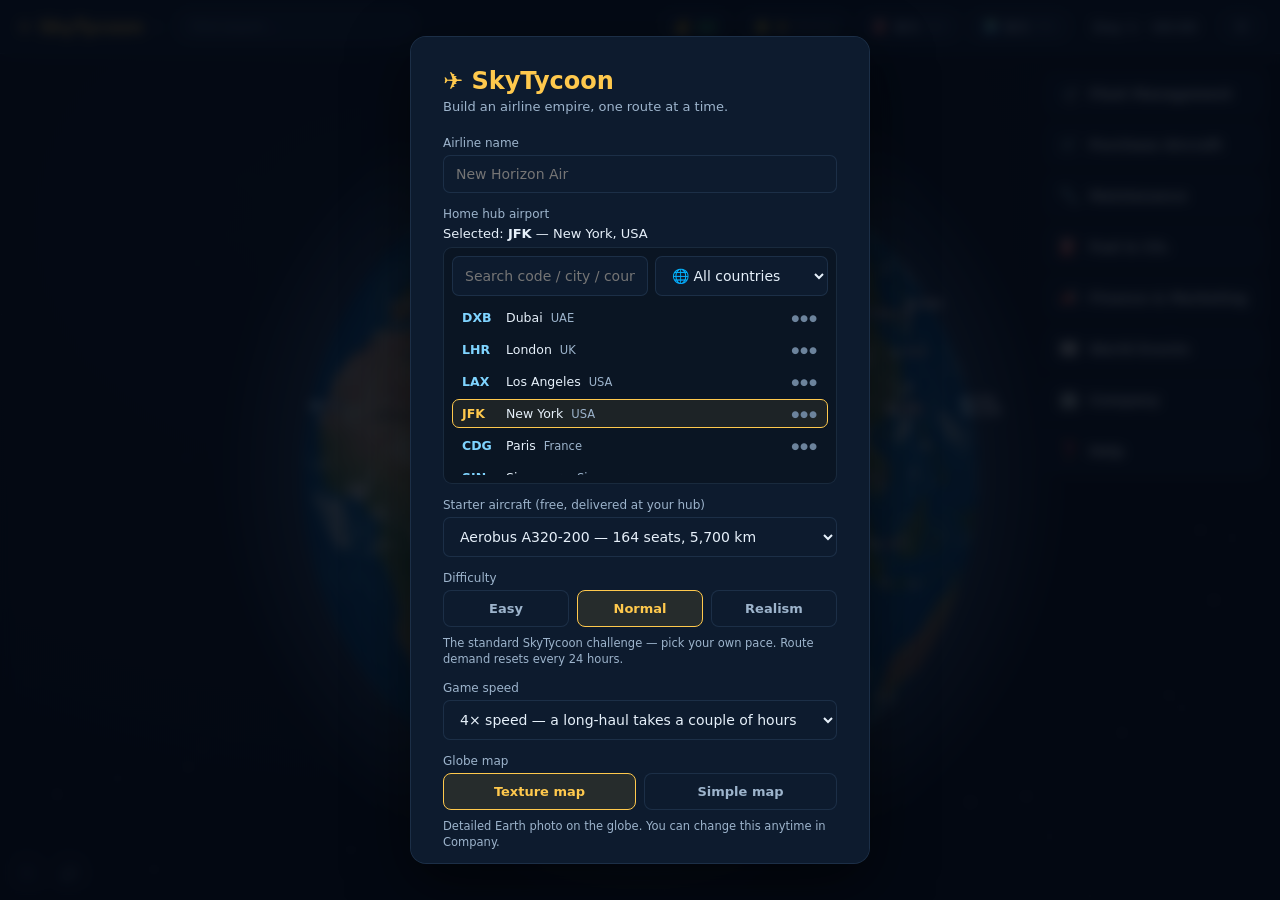
==== index.html @ e862ac11 "Initial commit of SkyTycoon airline manager. Browser airline sim with globe map, fleet/routes, and m" ====
<!DOCTYPE html>
<html lang="en">
<head>
  <meta charset="UTF-8">
  <meta name="viewport" content="width=device-width, initial-scale=1, viewport-fit=cover, maximum-scale=1">
  <meta name="apple-mobile-web-app-capable" content="yes">
  <meta name="mobile-web-app-capable" content="yes">
  <meta name="theme-color" content="#060d1a">
  <title>SkyTycoon — Airline Manager</title>
  <link rel="icon" href="data:image/svg+xml,<svg xmlns='http://www.w3.org/2000/svg' viewBox='0 0 100 100'><text y='.9em' font-size='90'>✈️</text></svg>">
  <link rel="stylesheet" href="css/style.css">
</head>
<body>

  <header id="topbar">
    <div class="brand">✈ SkyTycoon<span class="airline-name" id="tb-airline"></span></div>
    <div class="tb-ap-search" id="tb-ap-search">
      <input id="tb-ap-q" type="search" placeholder="Find airport…" autocomplete="off"
        oninput="tbApSearch(this.value)" onfocus="tbApSearch(this.value)"
        onkeydown="tbApKey(event)">
      <div class="tb-ap-drop hidden" id="tb-ap-drop"></div>
    </div>
    <div class="tb-stats">
      <div class="pill pill-cash"><span class="ico">💰</span><b id="tb-cash">$0</b></div>
      <div class="pill pill-points"><span class="ico">⭐</span><b id="tb-points">0</b><span class="sub" id="tb-level">Startup</span></div>
      <div class="pill pill-fuel"><span class="ico">⛽</span><b id="tb-fuel">0 t</b><span class="sub">fuel</span></div>
      <div class="pill pill-co2"><span class="ico">🌍</span><b id="tb-co2">0 t</b><span class="sub">CO₂</span></div>
      <div class="pill pill-clock"><b id="tb-clock">Day 1 · 08:00</b></div>
      <button class="pill pill-pausebtn" id="tb-pause" onclick="uiTogglePause()" title="Pause / resume">⏸</button>
    </div>
  </header>

  <main>
    <canvas id="globe"></canvas>

    <nav id="sidebar">
      <button data-panel="fleet" onclick="openPanel('fleet')"><span class="ico">🛫</span><span class="lbl">Fleet Management</span></button>
      <button data-panel="buy" onclick="openPanel('buy')"><span class="ico">🛒</span><span class="lbl">Purchase Aircraft</span></button>
      <button data-panel="maint" onclick="openPanel('maint')"><span class="ico">🔧</span><span class="lbl">Maintenance</span></button>
      <button data-panel="fuel" onclick="openPanel('fuel')"><span class="ico">⛽</span><span class="lbl">Fuel &amp; CO₂</span></button>
      <button data-panel="marketing" onclick="openPanel('marketing')"><span class="ico">📣</span><span class="lbl">Finance &amp; Marketing</span></button>
      <button data-panel="events" onclick="openPanel('events')"><span class="ico">📰</span><span class="lbl">World Events</span></button>
      <button data-panel="company" onclick="openPanel('company')"><span class="ico">🏢</span><span class="lbl">Company</span></button>
      <button data-panel="help" onclick="openPanel('help')"><span class="ico">❓</span><span class="lbl">Help</span></button>
    </nav>

    <section id="panel" class="hidden">
      <div id="panel-head">
        <h2 id="panel-title"></h2>
        <button class="close-x" onclick="closePanel()">×</button>
      </div>
      <div id="panel-body"></div>
    </section>

    <div id="airport-card" class="hidden"></div>
    <div id="plane-card" class="hidden"></div>
    <div id="route-card" class="hidden"></div>
    <div id="report-card" class="hidden"></div>
    <div id="pax-view" class="hidden" aria-hidden="true"></div>
    <div id="notifs"></div>

    <button id="sndbtn" title="Toggle sound" onclick="toggleMute()">🔊</button>
    <button id="devbtn" title="Developer tools" onclick="toggleDev()">🛠</button>
    <div id="devpanel" class="hidden"></div>
  </main>

  <div id="onboard" class="hidden">
    <div class="ob-box">
      <h1>✈ SkyTycoon</h1>
      <div class="tagline">Build an airline empire, one route at a time.</div>
      <label for="ob-name">Airline name</label>
      <input id="ob-name" type="text" maxlength="28" placeholder="New Horizon Air">
      <label>Home hub airport</label>
      <div id="ob-hub-box"></div>
      <label for="ob-starter">Starter aircraft (free, delivered at your hub)</label>
      <select id="ob-starter">
        <option value="a320" selected>Aerobus A320-200 — 164 seats, 5,700 km</option>
        <option value="b737">Boing 737-700 — 140 seats, 6,370 km</option>
      </select>
      <label>Difficulty</label>
      <div id="ob-diff" class="ob-diff"></div>
      <div id="ob-diff-note" class="ob-diff-note"></div>
      <div id="ob-speed-wrap">
        <label for="ob-speed">Game speed</label>
        <select id="ob-speed">
          <option value="real">Real time — flights take as long as real ones</option>
          <option value="fast" selected>4× speed — a long-haul takes a couple of hours</option>
          <option value="classic">Classic 120× — a day passes every 12 minutes</option>
        </select>
      </div>
      <label>Globe map</label>
      <div id="ob-map" class="ob-diff"></div>
      <div id="ob-map-note" class="ob-diff-note"></div>
      <button class="btn btn-gold" onclick="startGame()">Found airline — $100M starting capital</button>
      <div class="ob-start-note">Drag the globe to explore · pinch or scroll to zoom · tap airports for route info</div>
    </div>
  </div>

  <script src="js/data.js"></script>
  <script src="js/planeart.js"></script>
  <script src="js/liveryart.js"></script>
  <script src="assets/globe/earth-data.js"></script>
  <script src="js/globe.js"></script>
  <script src="js/game.js"></script>
  <script src="js/ui.js"></script>
  <script src="js/main.js"></script>
</body>
</html>
---- css/style.css ----
/* ============================================================
   SkyTycoon — styles
   ============================================================ */

* { margin: 0; padding: 0; box-sizing: border-box; }

:root {
  --bg: #060d1a;
  --panel: #0d1b2e;
  --panel-2: #12233b;
  --line: rgba(120, 170, 220, 0.14);
  --ink: #e6f0fa;
  --ink-2: #9db4cc;
  --ink-3: #6c839c;
  --gold: #ffc94d;
  --gold-dim: #b8860b;
  --ok: #4ade80;
  --warn: #f5a524;
  --bad: #f87171;
  --accent: #7fd4ff;
}

html, body {
  height: 100%;
  height: 100dvh;
  overflow: hidden;
  overscroll-behavior: none;
  background: var(--bg);
  color: var(--ink);
  font-family: "Segoe UI", system-ui, -apple-system, sans-serif;
  font-size: 14px;
  -webkit-text-size-adjust: 100%;
  text-size-adjust: 100%;
  -webkit-tap-highlight-color: transparent;
}

/* ---------- top bar ---------- */
#topbar {
  position: fixed;
  inset: 0 0 auto 0;
  height: 54px;
  display: flex;
  align-items: center;
  gap: 18px;
  padding: 0 18px;
  background: linear-gradient(180deg, rgba(13, 27, 46, 0.97), rgba(13, 27, 46, 0.88));
  border-bottom: 1px solid var(--line);
  z-index: 20;
  backdrop-filter: blur(6px);
}

.brand {
  font-weight: 800;
  font-size: 17px;
  letter-spacing: 0.4px;
  color: var(--gold);
  white-space: nowrap;
}
.brand .airline-name {
  color: var(--ink);
  font-weight: 600;
  margin-left: 10px;
  font-size: 14px;
}
.brand .airline-name::before { content: "· "; color: var(--ink-3); }

.tb-ap-search {
  position: relative;
  flex: 0 1 240px;
  min-width: 140px;
  max-width: 280px;
}
.tb-ap-search input {
  width: 100%;
  box-sizing: border-box;
  background: var(--panel-2);
  border: 1px solid var(--line);
  color: var(--ink);
  border-radius: 999px;
  padding: 6px 14px;
  font: 500 12.5px "Segoe UI", system-ui, sans-serif;
}
.tb-ap-search input:focus {
  outline: none;
  border-color: var(--accent);
  background: var(--panel);
}
.tb-ap-search input::placeholder { color: var(--ink-3); }
.tb-ap-drop {
  position: absolute;
  top: calc(100% + 6px);
  left: 0;
  right: 0;
  max-height: 320px;
  overflow-y: auto;
  background: rgba(13, 27, 46, 0.97);
  border: 1px solid var(--line);
  border-radius: 10px;
  box-shadow: 0 10px 28px rgba(0, 0, 0, 0.45);
  z-index: 30;
  padding: 4px;
}
.tb-ap-drop.hidden { display: none; }
.tb-ap-item {
  display: flex;
  align-items: baseline;
  gap: 8px;
  width: 100%;
  text-align: left;
  background: transparent;
  border: 0;
  border-radius: 7px;
  color: var(--ink);
  padding: 7px 10px;
  font: 500 12.5px "Segoe UI", system-ui, sans-serif;
  cursor: pointer;
}
.tb-ap-item:hover, .tb-ap-item.active { background: var(--panel-2); }
.tb-ap-item b { color: var(--gold); min-width: 2.6em; }
.tb-ap-item .tb-ap-city { flex: 1; min-width: 0; overflow: hidden; text-overflow: ellipsis; white-space: nowrap; }
.tb-ap-empty { padding: 10px 12px; }

.tb-stats {
  display: flex;
  gap: 10px;
  margin-left: auto;
  align-items: center;
  flex-wrap: nowrap;
}
.pill {
  display: flex;
  align-items: center;
  gap: 7px;
  background: var(--panel-2);
  border: 1px solid var(--line);
  border-radius: 999px;
  padding: 5px 13px;
  white-space: nowrap;
}
.pill .ico { font-size: 13px; }
.pill b { font-variant-numeric: tabular-nums; }
.pill .sub { color: var(--ink-3); font-size: 11px; }
.pill-cash b { color: var(--ok); }
.pill-warn { border-color: rgba(239, 68, 68, 0.45); }
.pill-warn b { color: var(--bad, #ef4444); }
.pill-points b { color: var(--gold); }
.pill-clock { background: transparent; border-color: transparent; color: var(--ink-2); }

/* ---------- layout ---------- */
main { position: fixed; inset: 54px 0 0 0; }

#globe {
  width: 100%;
  height: 100%;
  display: block;
  touch-action: none;
  background:
    radial-gradient(ellipse at 30% 20%, #0a1526 0%, var(--bg) 60%);
}

/* ---------- sidebar ---------- */
#sidebar {
  position: absolute;
  top: 18px;
  right: 18px;
  display: flex;
  flex-direction: column;
  gap: 8px;
  z-index: 10;
}
#sidebar button {
  display: flex;
  align-items: center;
  gap: 10px;
  min-width: 178px;
  padding: 11px 14px;
  background: rgba(13, 27, 46, 0.92);
  border: 1px solid var(--line);
  border-radius: 10px;
  color: var(--ink);
  font: 600 13.5px "Segoe UI", system-ui, sans-serif;
  cursor: pointer;
  transition: border-color 0.15s, background 0.15s, transform 0.1s;
  text-align: left;
}
#sidebar button:hover { border-color: var(--accent); background: var(--panel-2); }
#sidebar button.active { border-color: var(--gold); color: var(--gold); background: var(--panel-2); }
#sidebar button .ico { font-size: 16px; width: 20px; text-align: center; }

/* ---------- side panel ---------- */
#panel {
  position: absolute;
  top: 18px;
  right: 214px;
  bottom: 18px;
  width: 440px;
  max-width: calc(100vw - 240px);
  background: rgba(11, 22, 38, 0.96);
  border: 1px solid var(--line);
  border-radius: 14px;
  display: flex;
  flex-direction: column;
  z-index: 11;
  box-shadow: 0 12px 40px rgba(0, 0, 0, 0.5);
  backdrop-filter: blur(8px);
}
#panel.hidden { display: none; }
#panel-head {
  display: flex;
  align-items: center;
  justify-content: space-between;
  padding: 14px 18px;
  border-bottom: 1px solid var(--line);
}
#panel-head h2 { font-size: 16px; font-weight: 700; }
#panel-body { flex: 1; overflow-y: auto; padding: 12px 14px 16px; }
#panel-body::-webkit-scrollbar { width: 8px; }
#panel-body::-webkit-scrollbar-thumb { background: var(--panel-2); border-radius: 4px; }

.close-x {
  background: none;
  border: none;
  color: var(--ink-3);
  font-size: 22px;
  cursor: pointer;
  line-height: 1;
  padding: 2px 6px;
}
.close-x:hover { color: var(--ink); }

/* ---------- cards & shared bits ---------- */
.card {
  background: var(--panel-2);
  border: 1px solid var(--line);
  border-radius: 10px;
  padding: 10px 12px;
  margin-bottom: 8px;
}
.card-head {
  display: flex;
  justify-content: space-between;
  align-items: baseline;
  gap: 8px;
  margin-bottom: 4px;
}
.card-row { margin: 3px 0; display: flex; align-items: center; gap: 8px; flex-wrap: wrap; }
.card-actions { display: flex; gap: 6px; margin-top: 7px; flex-wrap: wrap; }
.card-actions-more {
  display: flex;
  gap: 6px;
  flex-wrap: wrap;
  margin-top: 6px;
  padding-top: 6px;
  border-top: 1px solid rgba(255,255,255,0.06);
}

.muted { color: var(--ink-2); }
.mini { font-size: 11.5px; }
.panel-note { margin-bottom: 10px; line-height: 1.45; }
.panel-tip {
  margin-bottom: 10px;
  border: 1px solid var(--line);
  border-radius: 8px;
  background: rgba(0,0,0,0.15);
  padding: 6px 10px;
}
.panel-tip > summary {
  cursor: pointer;
  list-style: none;
  font-size: 11.5px;
  color: var(--ink-2);
  user-select: none;
}
.panel-tip > summary::-webkit-details-marker { display: none; }
.panel-tip > summary::before { content: "ⓘ "; color: var(--ink-3); }
.panel-tip[open] > summary { margin-bottom: 6px; color: var(--ink); }
.panel-tip .tip-body { font-size: 11.5px; color: var(--ink-2); line-height: 1.45; }
.ok-text { color: var(--ok); }
.bad-text { color: var(--bad); }
.price { color: var(--gold); font-weight: 700; white-space: nowrap; }

.btn, #sidebar button, .chip, .pill-pausebtn, .close-x, .ap-item, .tb-ap-item {
  touch-action: manipulation;
}

.btn {
  background: var(--panel);
  border: 1px solid var(--line);
  color: var(--ink);
  border-radius: 8px;
  padding: 7px 13px;
  font: 600 12.5px "Segoe UI", system-ui, sans-serif;
  cursor: pointer;
  transition: border-color 0.15s, background 0.15s;
}
.btn:hover:not(:disabled) { border-color: var(--accent); }
.btn:disabled { opacity: 0.4; cursor: not-allowed; }
.btn-gold { background: var(--gold); color: #1a1200; border-color: var(--gold); }
.btn-gold:hover:not(:disabled) { background: #ffd97a; border-color: #ffd97a; }
.btn-danger { border-color: rgba(248, 113, 113, 0.4); color: var(--bad); }
.btn-danger:hover:not(:disabled) { border-color: var(--bad); background: rgba(248, 113, 113, 0.08); }
.mini-btn { padding: 5px 9px; font-size: 11.5px; }

/* status chips */
.st { font-size: 12px; font-weight: 600; }
.st-idle { color: var(--ink-3); }
.st-fly { color: var(--accent); }
.st-turn { color: var(--ink-2); }
.st-hold { color: var(--bad); }
.st-ground { color: var(--warn); }
.st-maint { color: var(--warn); }

.route-badge {
  background: rgba(255, 201, 77, 0.12);
  border: 1px solid rgba(255, 201, 77, 0.35);
  color: var(--gold);
  font-size: 11.5px;
  font-weight: 700;
  padding: 2px 9px;
  border-radius: 999px;
  white-space: nowrap;
}
.route-badge.none {
  background: transparent;
  border-color: var(--line);
  color: var(--ink-3);
}
.owned-badge, .boost-badge {
  font-size: 11px;
  font-weight: 700;
  border-radius: 999px;
  padding: 2px 8px;
  background: rgba(127, 212, 255, 0.12);
  border: 1px solid rgba(127, 212, 255, 0.35);
  color: var(--accent);
}
.boost-badge { background: rgba(74, 222, 128, 0.1); border-color: rgba(74, 222, 128, 0.35); color: var(--ok); }
.brand-badge {
  font-size: 11px;
  font-weight: 700;
  border-radius: 999px;
  padding: 2px 8px;
  background: rgba(251, 191, 36, 0.12);
  border: 1px solid rgba(251, 191, 36, 0.4);
  color: var(--gold);
}
.brand-filter {
  display: flex;
  flex-wrap: wrap;
  gap: 6px;
  margin: 8px 0 12px;
}
.brand-filter .chip {
  font: 600 11.5px "Segoe UI", system-ui, sans-serif;
  padding: 5px 10px;
  border-radius: 999px;
  border: 1px solid var(--line);
  background: transparent;
  color: var(--ink-2);
  cursor: pointer;
}
.brand-filter .chip.active {
  border-color: var(--gold);
  color: var(--gold);
  background: rgba(251, 191, 36, 0.1);
}
.brand-row {
  display: flex;
  align-items: center;
  justify-content: space-between;
  gap: 10px;
}

/* progress bars */
.bar {
  flex: 1;
  min-width: 90px;
  height: 7px;
  border-radius: 4px;
  background: rgba(0, 0, 0, 0.4);
  overflow: hidden;
}
.bar-fill { height: 100%; border-radius: 4px; transition: width 0.4s; }
.bar-ok { background: var(--ok); }
.bar-warn { background: var(--warn); }
.bar-bad { background: var(--bad); }
.bar-gold { background: var(--gold); }
.bar-label { font-size: 11.5px; color: var(--ink-2); white-space: nowrap; }

/* route form */
.route-form {
  margin-top: 10px;
  padding: 11px;
  background: rgba(0, 0, 0, 0.25);
  border: 1px dashed var(--line);
  border-radius: 8px;
}
.rf-row { display: flex; gap: 10px; margin-bottom: 8px; flex-wrap: wrap; }
.rf-row label { display: flex; flex-direction: column; gap: 4px; font-size: 11.5px; color: var(--ink-2); flex: 1; }
.rf-info { font-size: 12px; margin-bottom: 9px; }
.cabin-row label { max-width: 110px; }

/* big configure menu */
.cfg-big { padding: 13px; }
.cfg-title {
  font-size: 14px;
  margin-bottom: 4px;
  padding-bottom: 7px;
  border-bottom: 1px solid var(--line);
}
.cfg-sec {
  font-size: 11px;
  font-weight: 700;
  letter-spacing: 0.6px;
  text-transform: uppercase;
  color: var(--gold, #e8a833);
  margin: 12px 0 7px;
  padding-top: 8px;
  border-top: 1px dashed var(--line);
}
.cfg-title + .cfg-sec, .cfg-sec:first-child { border-top: none; padding-top: 0; }
.amen-row label { min-width: 180px; }
.amen-row select { width: 100%; }
.buy-cfg {
  margin-top: 10px;
  padding: 10px;
  border-radius: 8px;
  background: rgba(0, 0, 0, 0.18);
}

select, input[type="number"], input[type="text"], #airline-name {
  background: var(--panel);
  border: 1px solid var(--line);
  color: var(--ink);
  border-radius: 7px;
  padding: 7px 9px;
  font: 500 12.5px "Segoe UI", system-ui, sans-serif;
  max-width: 100%;
}
select:focus, input:focus { outline: 1px solid var(--accent); }
input[type="number"] { width: 82px; }

/* ---------- searchable airport picker ---------- */
.ap-picker {
  border: 1px solid var(--line);
  border-radius: 9px;
  background: rgba(0, 0, 0, 0.22);
  padding: 8px;
  margin: 6px 0 10px;
}
.ap-controls { display: flex; gap: 7px; margin-bottom: 7px; }
.ap-controls input { flex: 1; min-width: 0; }
.ap-controls select { max-width: 46%; }
.ap-list {
  max-height: 172px;
  overflow-y: auto;
  display: flex;
  flex-direction: column;
  gap: 3px;
}
.ap-list::-webkit-scrollbar { width: 7px; }
.ap-list::-webkit-scrollbar-thumb { background: var(--panel-2); border-radius: 4px; }
.ap-item {
  display: flex;
  align-items: center;
  gap: 8px;
  padding: 6px 9px;
  background: transparent;
  border: 1px solid transparent;
  border-radius: 7px;
  color: var(--ink);
  font: 500 12.5px "Segoe UI", system-ui, sans-serif;
  cursor: pointer;
  text-align: left;
}
.ap-item:hover { background: var(--panel-2); border-color: var(--line); }
.ap-item.active { border-color: var(--gold); background: rgba(255, 201, 77, 0.08); }
.ap-item b { min-width: 36px; color: var(--accent); }
.ap-item.active b { color: var(--gold); }
.ap-item .ap-city { flex: 0 1 auto; }
.ap-item .ap-size { margin-left: auto; color: var(--ink-3); font-size: 9px; letter-spacing: 1px; }
.ap-empty { padding: 10px; text-align: center; }
.rf-label { display: block; font-size: 11.5px; color: var(--ink-2); margin: 8px 0 2px; }
.ob-hub-sel { font-size: 13px; margin: 4px 0 6px; }

/* onboard experience */
.meal-grid {
  display: grid;
  grid-template-columns: 1fr 1fr;
  gap: 8px;
  margin: 8px 0;
}
.meal-opt {
  display: flex;
  flex-direction: column;
  gap: 3px;
  padding: 10px 12px;
  background: var(--panel);
  border: 1px solid var(--line);
  border-radius: 9px;
  color: var(--ink);
  font: 500 12px "Segoe UI", system-ui, sans-serif;
  text-align: left;
  cursor: pointer;
  transition: border-color 0.15s;
}
.meal-opt:hover { border-color: var(--accent); }
.meal-opt.active { border-color: var(--gold); background: rgba(255, 201, 77, 0.07); }
.meal-opt.active b { color: var(--gold); }
.svc-toggle {
  display: flex;
  align-items: center;
  gap: 7px;
  font-size: 12.5px;
  cursor: pointer;
  margin-right: 14px;
}
.svc-toggle input { accent-color: var(--gold); }

/* stopover chips */
.rf-stops { margin: 8px 0; display: flex; align-items: center; gap: 6px; flex-wrap: wrap; }
.stop-chip {
  display: inline-flex;
  align-items: center;
  gap: 4px;
  background: rgba(127, 212, 255, 0.1);
  border: 1px solid rgba(127, 212, 255, 0.35);
  color: var(--accent);
  font: 700 11.5px "Segoe UI", system-ui, sans-serif;
  padding: 2px 4px 2px 9px;
  border-radius: 999px;
}
.stop-x {
  background: none;
  border: none;
  color: var(--ink-3);
  font-size: 13px;
  cursor: pointer;
  padding: 0 4px;
  line-height: 1;
}
.stop-x:hover { color: var(--bad); }
.via-note { font-weight: 600; font-size: 10px; opacity: 0.85; }

/* charter offers */
.charter-offer {
  border-top: 1px dashed var(--line);
  padding-top: 8px;
  margin-top: 8px;
}
.charter-offer:first-of-type { border-top: none; margin-top: 0; padding-top: 0; }
.charter-offer select { max-width: 200px; }

/* buy panel filter bar */
.buy-filter { display: flex; gap: 7px; margin-bottom: 8px; }
.buy-filter input { flex: 1; min-width: 0; }
.buy-filter select { max-width: 46%; }

/* buy panel */
.plane-art {
  background: linear-gradient(180deg, #b8d4ee 0%, #ddeaf6 78%, #9db8ce 78%, #8aa6bd 100%);
  border: 1px solid var(--line);
  border-radius: 8px;
  margin: 6px 0 8px;
  overflow: hidden;
}
/* Marketplace grounded pose — single showroom plate. */
.plane-art-shop.showroom {
  background: #e8eaee url("../img/liveries/showroom.jpg") center / cover no-repeat;
}
.plane-art-shop.sky {
  background: #6eb6e8 url("../img/liveries/sky.jpg") center / cover no-repeat;
}
.plane-art-shop.bush {
  background: #5a7a4a url("../img/liveries/bush.jpg") center 62% / cover no-repeat;
}
.plane-art-shop.sky .lart-canvas {
  filter: drop-shadow(0 8px 12px rgba(20, 40, 70, 0.22));
}
.plane-art-shop.bush .lart-canvas {
  filter: drop-shadow(0 6px 10px rgba(20, 30, 20, 0.35));
}
.plane-art-svg { display: block; width: 100%; height: auto; max-height: 130px; }
.plane-art img {
  display: block;
  width: 100%;
  height: 150px;
  object-fit: cover;
}
.plane-art .lart-canvas {
  display: block;
  width: 100%;
  height: auto;
  max-height: 150px;
  padding: 14px 10px 8px;
  box-sizing: border-box;
}
.plane-art-shop .lart-canvas {
  max-height: 168px;
  padding: 22px 14px 18px;
  filter: drop-shadow(0 10px 14px rgba(20, 28, 40, 0.28));
}

.cat-head {
  font-size: 12px;
  text-transform: uppercase;
  letter-spacing: 1.2px;
  color: var(--ink-3);
  margin: 14px 0 8px;
}
.specs { display: flex; gap: 14px; flex-wrap: wrap; font-size: 12px; color: var(--ink-2); margin: 4px 0; }

/* fuel panel */
.commodity { margin-bottom: 22px; }
.commodity h3 { font-size: 14px; margin-bottom: 6px; }
.comm-price { font-size: 22px; margin-bottom: 6px; }
.comm-price b { font-variant-numeric: tabular-nums; }
.comm-price .muted { font-size: 13px; margin: 0 6px 0 2px; }
.spark {
  width: 100%;
  height: 70px;
  display: block;
  background: rgba(0, 0, 0, 0.25);
  border: 1px solid var(--line);
  border-radius: 8px;
  margin-bottom: 8px;
}
.comm-holding { font-size: 13px; margin-bottom: 8px; }
.comm-buy { display: flex; gap: 7px; align-items: center; flex-wrap: wrap; }

/* company panel */
.company-name-row {
  display: flex;
  flex-wrap: wrap;
  align-items: center;
  gap: 8px;
  margin-bottom: 12px;
}
.company-name-row .btn { white-space: nowrap; flex: 0 0 auto; }
#airline-name {
  flex: 1 1 140px;
  min-width: 120px;
  font-size: 15px;
  font-weight: 700;
  height: auto;
  align-self: center;
}
.stat-grid {
  display: grid;
  grid-template-columns: 1fr 1fr;
  gap: 8px;
  margin: 12px 0;
}
.stat-grid > div {
  background: var(--panel-2);
  border: 1px solid var(--line);
  border-radius: 9px;
  padding: 9px 12px;
  display: flex;
  flex-direction: column;
  gap: 3px;
}
.danger-zone { margin-top: 18px; padding-top: 14px; border-top: 1px solid var(--line); }

/* empty state */
.empty { text-align: center; color: var(--ink-2); padding: 40px 10px; line-height: 1.6; }

/* weekly gazette */
.paper-card {
  background: linear-gradient(165deg, rgba(20, 32, 52, 0.95), rgba(12, 20, 34, 0.98));
  border-color: rgba(232, 168, 51, 0.25);
}
.paper-mast {
  font-family: Georgia, "Times New Roman", serif;
  font-size: 18px;
  font-weight: 700;
  letter-spacing: 0.02em;
  color: var(--gold);
  margin-bottom: 2px;
}
.paper-dateline {
  font-size: 11px;
  color: var(--ink-3);
  margin-bottom: 12px;
  padding-bottom: 8px;
  border-bottom: 1px solid var(--line);
}
.paper-story { margin-bottom: 12px; }
.paper-story.lead .paper-hed { font-size: 15px; color: var(--ink); }
.paper-kicker {
  font-size: 10px;
  text-transform: uppercase;
  letter-spacing: 0.08em;
  color: var(--ink-3);
  margin-bottom: 2px;
}
.paper-hed {
  font-family: Georgia, "Times New Roman", serif;
  font-size: 13.5px;
  font-weight: 700;
  color: var(--ink);
  line-height: 1.3;
}
.paper-dek {
  font-size: 12px;
  color: var(--ink-2);
  margin-top: 3px;
  line-height: 1.4;
}

/* ---------- centered event popups ---------- */
#notifs {
  position: fixed;
  top: 18%;
  left: 50%;
  transform: translateX(-50%);
  z-index: 40;
  display: flex;
  flex-direction: column;
  align-items: center;
  gap: 8px;
  width: min(520px, 92vw);
  pointer-events: none;
}
.notif {
  display: flex;
  align-items: center;
  gap: 10px;
  width: 100%;
  background: rgba(11, 22, 38, 0.95);
  border: 1px solid var(--line);
  border-radius: 10px;
  padding: 10px 12px;
  font-size: 13px;
  color: var(--ink);
  box-shadow: 0 10px 30px rgba(0, 0, 0, 0.45);
  opacity: 0;
  transform: translateY(-8px);
  transition: opacity 0.3s, transform 0.3s;
  pointer-events: auto;
}
.notif.show { opacity: 1; transform: translateY(0); }
.notif-time { color: var(--ink-3); font-size: 11px; font-variant-numeric: tabular-nums; flex-shrink: 0; }
.notif-msg { flex: 1; line-height: 1.4; }
.notif-x {
  background: none;
  border: none;
  color: var(--ink-3);
  font-size: 18px;
  cursor: pointer;
  line-height: 1;
  padding: 0 3px;
  flex-shrink: 0;
}
.notif-x:hover { color: var(--ink); }
.notif-good { border-left: 3px solid var(--ok); }
.notif-bad { border-left: 3px solid var(--bad); }
.notif-money { border-left: 3px solid var(--gold); }
.notif-info { border-left: 3px solid var(--accent); }

/* training pips */
.pip {
  display: inline-block;
  width: 22px;
  height: 8px;
  border-radius: 4px;
  background: rgba(0, 0, 0, 0.4);
  border: 1px solid var(--line);
  margin-right: 4px;
}
.pip.on { background: var(--gold); border-color: var(--gold); }

/* fare row */
.fare-row { align-items: end; }
.fare-inline { display: flex; align-items: center; gap: 6px; }
.meal-opt.locked { opacity: 0.55; }

/* ---------- airport card ---------- */
#airport-card, #plane-card, #route-card {
  position: absolute;
  left: 16px;
  top: 16px;
  z-index: 10;
  width: 250px;
  background: rgba(11, 22, 38, 0.95);
  border: 1px solid var(--line);
  border-radius: 12px;
  padding: 14px 16px;
  box-shadow: 0 10px 30px rgba(0, 0, 0, 0.45);
}
#airport-card.hidden, #plane-card.hidden, #route-card.hidden { display: none; }
#airport-card h3, #plane-card h3, #route-card h3 { font-size: 17px; margin-bottom: 2px; color: var(--gold); }
#airport-card .close-x, #plane-card .close-x, #route-card .close-x { position: absolute; top: 6px; right: 8px; }
#plane-card { width: 290px; max-height: calc(100vh - 90px); overflow-y: auto; }
#plane-card.has-pax { width: 310px; }
#plane-card.has-route { width: 360px; }
#plane-card-route:empty { display: none; }
#route-card { width: 300px; }
.ac-row { margin-top: 8px; font-size: 12.5px; }
.plane-card-pax {
  margin-top: 10px;
  padding-top: 10px;
  border-top: 1px dashed var(--line);
}
.plane-card-pax .pax-wrap-inline {
  padding: 0;
  background: none;
  border: none;
  box-shadow: none;
  gap: 6px;
}
.plane-card-pax .pax-stage {
  width: min(260px, 70vw);
}
.plane-card-pax .pax-hud {
  width: 100%;
  font-size: 11px;
}
.plane-card-pax .pax-badge {
  position: static;
  align-self: flex-start;
  margin: 0;
}
.pax-thoughts {
  margin-top: 10px;
  padding-top: 8px;
  border-top: 1px dashed var(--line);
}
.pax-thoughts-head {
  font-size: 11px;
  text-transform: uppercase;
  letter-spacing: 0.08em;
  color: var(--ink-3);
  margin-bottom: 6px;
}
.pax-thoughts-list {
  max-height: 180px;
  overflow-y: auto;
  padding-right: 4px;
  scrollbar-width: thin;
}
.pax-thought {
  margin: 0 0 7px;
  font-size: 12px;
  line-height: 1.35;
}
.pax-thought-meta {
  color: var(--ink-2);
  font-size: 11px;
}
.pax-thought-line {
  color: var(--ink);
  font-style: italic;
}

/* ---------- toast ---------- */
.toast {
  position: fixed;
  bottom: 26px;
  left: 50%;
  transform: translate(-50%, 16px);
  background: #2a1518;
  border: 1px solid var(--bad);
  color: #ffd9d9;
  padding: 10px 18px;
  border-radius: 10px;
  font-size: 13px;
  z-index: 60;
  opacity: 0;
  transition: opacity 0.25s, transform 0.25s;
  pointer-events: none;
}
.toast.show { opacity: 1; transform: translate(-50%, 0); }

/* ---------- onboarding ---------- */
#onboard {
  position: fixed;
  inset: 0;
  z-index: 50;
  background: rgba(4, 9, 18, 0.85);
  display: flex;
  align-items: center;
  justify-content: center;
  backdrop-filter: blur(6px);
}
#onboard.hidden { display: none; }
.ob-box {
  width: 460px;
  max-width: 92vw;
  max-height: 92vh;
  overflow-y: auto;
  background: var(--panel);
  border: 1px solid var(--line);
  border-radius: 16px;
  padding: 30px 32px;
  box-shadow: 0 20px 60px rgba(0, 0, 0, 0.6);
}
.ob-box h1 { font-size: 24px; color: var(--gold); margin-bottom: 4px; }
.ob-box .tagline { color: var(--ink-2); margin-bottom: 22px; font-size: 13px; }
.ob-box label { display: block; font-size: 12px; color: var(--ink-2); margin: 14px 0 5px; }
.ob-box input, .ob-box select { width: 100%; font-size: 14px; padding: 10px 12px; }
.ob-box .btn-gold { width: 100%; margin-top: 22px; padding: 12px; font-size: 14px; }
.ob-start-note { margin-top: 12px; font-size: 11.5px; color: var(--ink-3); text-align: center; }
.ob-diff { display: flex; gap: 8px; flex-wrap: wrap; }
.ob-diff .chip {
  flex: 1 1 0;
  min-width: 0;
  display: inline-flex;
  align-items: center;
  justify-content: center;
  text-align: center;
  background: var(--panel);
  border: 1px solid var(--line);
  color: var(--ink-2);
  border-radius: 8px;
  padding: 10px 12px;
  font: 600 13px "Segoe UI", system-ui, sans-serif;
  cursor: pointer;
  transition: border-color 0.15s, background 0.15s, color 0.15s;
}
.ob-diff .chip:hover {
  border-color: var(--accent);
  color: var(--ink);
}
.ob-diff .chip.active {
  border-color: var(--gold);
  color: var(--gold);
  background: rgba(251, 191, 36, 0.1);
}
.ob-diff-note {
  margin-top: 8px;
  font-size: 11.5px;
  color: var(--ink-2);
  line-height: 1.4;
  min-height: 2.8em;
}
#ob-speed-wrap.hidden { display: none; }
.hidden { display: none !important; }

/* ---------- developer tools ---------- */
#sndbtn {
  position: fixed;
  left: 52px;
  bottom: 10px;
  z-index: 30;
  width: 34px;
  height: 34px;
  border-radius: 50%;
  background: rgba(13, 27, 46, 0.7);
  border: 1px solid var(--line);
  font-size: 15px;
  cursor: pointer;
  opacity: 0.45;
}
#sndbtn:hover { opacity: 1; }
#devbtn {
  position: fixed;
  left: 10px;
  bottom: 10px;
  z-index: 30;
  width: 34px;
  height: 34px;
  border-radius: 50%;
  background: rgba(13, 27, 46, 0.7);
  border: 1px solid var(--line);
  color: var(--ink-3);
  font-size: 15px;
  cursor: pointer;
  opacity: 0.45;
  transition: opacity 0.15s;
}
#devbtn:hover { opacity: 1; }
#devpanel {
  position: fixed;
  left: 10px;
  bottom: 52px;
  z-index: 30;
  width: 220px;
  background: rgba(11, 22, 38, 0.97);
  border: 1px solid var(--line);
  border-radius: 12px;
  padding: 12px;
  display: flex;
  flex-direction: column;
  gap: 7px;
  box-shadow: 0 10px 30px rgba(0, 0, 0, 0.5);
}
#devpanel.hidden { display: none; }
.dev-title { font-size: 12px; font-weight: 700; color: var(--warn); margin-bottom: 2px; }
#devpanel .btn { width: 100%; text-align: left; }
.dev-time {
  margin-top: 4px;
  padding-top: 8px;
  border-top: 1px solid var(--line);
}
.dev-time-label { font-size: 11px; color: var(--ink-2); margin-bottom: 6px; }
.dev-time-label b { color: var(--gold); }
#dev-tod {
  width: 100%;
  accent-color: var(--gold);
  cursor: pointer;
}
.dev-time-marks {
  display: flex;
  justify-content: space-between;
  font-size: 9px;
  color: var(--ink-3);
  margin-top: 2px;
}
.dev-time-btns {
  display: flex;
  flex-wrap: wrap;
  gap: 4px;
  margin-top: 6px;
}
.dev-time-btns .btn { width: auto; flex: 1; text-align: center; padding: 4px 2px; font-size: 10px; }

/* ---------- phones & tablets ---------- */
@media (max-width: 900px) {
  /* Prevent iOS Safari zooming the page when focusing inputs */
  input, select, textarea { font-size: 16px !important; }

  #topbar {
    height: auto;
    min-height: 48px;
    flex-wrap: wrap;
    row-gap: 6px;
    column-gap: 8px;
    padding: 8px 10px;
    padding-top: max(8px, env(safe-area-inset-top));
    padding-left: max(10px, env(safe-area-inset-left));
    padding-right: max(10px, env(safe-area-inset-right));
  }
  main {
    top: 92px;
    right: 0;
    bottom: 0;
    left: 0;
  }
  .brand { font-size: 15px; }
  .brand .airline-name { font-size: 12px; margin-left: 6px; max-width: 28vw; overflow: hidden; text-overflow: ellipsis; display: inline-block; vertical-align: bottom; }
  .tb-ap-search { flex: 1 1 140px; min-width: 110px; max-width: none; order: 3; }
  .tb-ap-search input { padding: 8px 12px; font-size: 16px !important; }
  .tb-stats { gap: 6px; flex-wrap: wrap; justify-content: flex-end; }
  .pill { padding: 5px 10px; }
  .pill .sub { display: none; }

  #sidebar {
    top: auto;
    bottom: max(10px, env(safe-area-inset-bottom));
    left: max(8px, env(safe-area-inset-left));
    right: max(8px, env(safe-area-inset-right));
    flex-direction: row;
    flex-wrap: wrap;
    justify-content: center;
    gap: 6px;
  }
  #sidebar button {
    min-width: 44px;
    min-height: 44px;
    padding: 10px;
    justify-content: center;
  }
  #sidebar button .lbl { display: none; }
  #sidebar button .ico { width: auto; font-size: 18px; }

  #panel {
    top: 8px;
    right: max(8px, env(safe-area-inset-right));
    left: max(8px, env(safe-area-inset-left));
    width: auto;
    max-width: none;
    bottom: calc(62px + env(safe-area-inset-bottom));
    border-radius: 12px;
  }

  #airport-card, #plane-card, #route-card {
    left: max(8px, env(safe-area-inset-left));
    right: max(8px, env(safe-area-inset-right));
    top: 8px;
    width: auto;
    max-width: none;
    max-height: min(55dvh, calc(100dvh - 160px));
    overflow-y: auto;
    -webkit-overflow-scrolling: touch;
  }
  #plane-card.has-pax,
  #plane-card.has-route {
    width: auto;
    max-height: min(70dvh, calc(100dvh - 140px));
  }

  #report-card {
    left: max(8px, env(safe-area-inset-left));
    bottom: calc(62px + env(safe-area-inset-bottom));
    width: min(300px, calc(100vw - 100px));
    max-width: calc(100vw - 24px);
  }

  #sndbtn, #devbtn {
    bottom: calc(62px + env(safe-area-inset-bottom));
  }
  #devpanel {
    bottom: calc(104px + env(safe-area-inset-bottom));
    max-width: calc(100vw - 24px);
  }

  #notifs {
    top: max(12%, calc(env(safe-area-inset-top) + 72px));
    width: min(520px, calc(100vw - 20px));
  }

  #pax-view {
    left: 10px;
    top: auto;
    bottom: calc(70px + env(safe-area-inset-bottom));
    transform: none;
  }
  .pax-stage { width: min(200px, 46vw); }

  .ob-box {
    max-height: calc(100dvh - 24px);
    padding: 22px 18px;
    margin: env(safe-area-inset-top) env(safe-area-inset-right) env(safe-area-inset-bottom) env(safe-area-inset-left);
  }
  .card-actions .btn { min-height: 40px; }
  .mini-btn { min-height: 36px; padding: 7px 10px; }
}

/* Phones in portrait — keep the chrome compact */
@media (max-width: 600px) {
  main { top: 108px; }
  .brand .airline-name { display: none; }
  .pill-fuel, .pill-co2 { display: none; } /* Fuel & CO₂ panel still has the full readouts */
  .pill-clock { font-size: 12px; padding: 5px 8px; }
  .tb-ap-search { flex-basis: 100%; max-width: none; order: 3; }
  #sidebar button { min-width: 40px; min-height: 40px; padding: 8px; }
  #panel-body { padding: 10px; }
  .buy-filter { flex-direction: column; }
  .buy-filter select { max-width: none; width: 100%; }
  .ap-controls { flex-direction: column; }
  .ap-controls select { max-width: none; width: 100%; }
  .hist-row { flex-wrap: wrap; gap: 4px 8px; }
}

/* Compact desktop / large iPad — keep side panel from eating the globe */
@media (min-width: 901px) and (max-width: 1100px) {
  #panel { width: min(400px, calc(100vw - 210px)); max-width: calc(100vw - 210px); }
  #sidebar button { min-height: 44px; }
}

/* flight report card */
#report-card {
  position: absolute;
  left: 16px;
  bottom: 16px;
  z-index: 9;
  width: 300px;
  background: rgba(11, 22, 38, 0.95);
  border: 1px solid var(--line);
  border-radius: 12px;
  padding: 12px 15px;
  box-shadow: 0 10px 30px rgba(0, 0, 0, 0.45);
}
#report-card.hidden { display: none; }
#report-card h3 { font-size: 14px; color: var(--gold); margin-bottom: 2px; }
#report-card .close-x { position: absolute; top: 5px; right: 7px; }
.rep-grid { display: grid; grid-template-columns: auto 1fr; gap: 2px 12px; font-size: 12px; margin-top: 6px; }
.rep-grid span:nth-child(odd) { color: var(--ink-3); }
.rep-grid b { font-variant-numeric: tabular-nums; }

.pill-pausebtn { cursor: pointer; color: var(--ink); font-size: 13px; }
.pill-pausebtn:hover { border-color: var(--accent); }

/* ---------- passenger window view (side widget — does not block the globe) ---------- */
#pax-view {
  position: fixed;
  left: 14px;
  top: 50%;
  transform: translateY(-50%);
  z-index: 12;
  display: block;
  pointer-events: none;
  background: none;
}
#pax-view.hidden { display: none; }
.pax-wrap {
  position: relative;
  display: flex;
  flex-direction: column;
  align-items: center;
  gap: 8px;
  pointer-events: auto;
  padding: 8px 10px 10px;
  background: rgba(11, 22, 38, 0.88);
  border: 1px solid var(--line);
  border-radius: 14px;
  box-shadow: 0 12px 32px rgba(0, 0, 0, 0.45);
}
.pax-stage {
  position: relative;
  width: min(280px, 32vw);
  aspect-ratio: 1;
  background: transparent;
  /* glass opening measured from window-frame.png (350²): 109,67 → 259,278 */
}
.pax-glass {
  position: absolute;
  left: 31.14%;
  top: 19.14%;
  width: 43.14%;
  height: 60.57%;
  border-radius: 42% / 22%;
  overflow: hidden;
  z-index: 1;
  background: #0a121c;
}
.pax-glass.pax-scene-in {
  animation: pax-scene-in 0.55s ease;
}
@keyframes pax-scene-in {
  from { opacity: 0; }
  to { opacity: 1; }
}
.pax-frame {
  position: absolute;
  inset: 0;
  width: 100%;
  height: 100%;
  object-fit: contain;
  z-index: 3;
  pointer-events: none;
  user-select: none;
}
.pax-layer {
  position: absolute;
  inset: 0;
  width: 100%;
  height: 100%;
  object-fit: cover;
  pointer-events: none;
  user-select: none;
}
.pax-layer.bg { z-index: 1; }

/* daytime cruise — drifting cartoon clouds */
.pax-sky {
  position: absolute;
  inset: 0;
  z-index: 1;
  overflow: hidden;
  pointer-events: none;
}
.pax-sky-clouds {
  background: #8edafe;
}
/* Day sky plate — seamless scroll (tile + mirrored tile via CSS flip) */
.pax-day-band {
  position: absolute;
  left: 0;
  width: 100%;
  overflow: hidden;
  pointer-events: none;
}
.pax-day-band.far {
  top: -8%;
  height: 110%;
  opacity: 0.55;
  filter: blur(0.4px) saturate(0.95);
  z-index: 1;
}
.pax-day-band.near {
  top: 0;
  height: 100%;
  opacity: 1;
  z-index: 2;
}
.pax-day-track {
  display: flex;
  width: 200%;
  height: 100%;
  will-change: transform;
}
.pax-day-band.far .pax-day-track {
  animation: pax-day-drift 70s linear infinite;
}
.pax-day-band.near .pax-day-track {
  animation: pax-day-drift 38s linear infinite;
}
.pax-day-track img {
  display: block;
  width: 50%;
  height: 100%;
  object-fit: cover;
  object-position: center center;
  flex: 0 0 50%;
}
.pax-day-track img:nth-child(2) {
  transform: scaleX(-1);
}
@keyframes pax-day-drift {
  from { transform: translateX(0); }
  to   { transform: translateX(-50%); }
}
@media (prefers-reduced-motion: reduce) {
  .pax-day-band .pax-day-track { animation: none; }
}
.pax-sky-stars {
  background: linear-gradient(#1a2370 0%, #3949ab 40%, #5c6bc0 70%, #7e57c2 100%);
}
.pax-sky-stars .pax-cloud-band.far {
  top: 0;
  height: 100%;
  opacity: 0.7;
}
.pax-sky-stars .pax-cloud-band.near {
  top: 0;
  height: 100%;
  opacity: 1;
}
.pax-sky-stars .pax-cloud-band.far .pax-cloud-track {
  animation-duration: 80s;
}
.pax-sky-stars .pax-cloud-band.near .pax-cloud-track {
  animation-duration: 36s;
}
.pax-sky-stars .pax-cloud-band.near .pax-cloud-track img {
  object-position: center bottom;
}
.pax-sky-sunset {
  background: #3a1a4a;
}
.pax-sunset-base {
  position: absolute;
  inset: 0;
  width: 100%;
  height: 100%;
  object-fit: cover;
  z-index: 1;
  pointer-events: none;
}
.pax-sky-sunset .pax-cloud-band {
  z-index: 2;
}
.pax-sky-sunset .pax-cloud-band.far {
  top: 0;
  height: 75%;
  opacity: 0.9;
}
.pax-sky-sunset .pax-cloud-band.near {
  top: 8%;
  height: 90%;
  opacity: 1;
}
.pax-sky-sunset .pax-cloud-band.far .pax-cloud-track {
  animation-duration: 70s;
}
.pax-sky-sunset .pax-cloud-band.near .pax-cloud-track {
  animation-duration: 38s;
}

/* daytime airport — static apron shot */
.pax-sky-airport {
  background: #9fd0e8;
}
.pax-airport-base {
  position: absolute;
  inset: 0;
  width: 100%;
  height: 100%;
  object-fit: cover;
  z-index: 1;
  pointer-events: none;
}

/* night airport — blinking lights only */
.pax-sky-airport-night {
  background: #1a0540;
}
.pax-airport-lights {
  position: absolute;
  inset: 0;
  width: 100%;
  height: 100%;
  object-fit: cover;
  z-index: 2;
  pointer-events: none;
  mix-blend-mode: screen;
  animation: pax-lights-pulse 1.8s ease-in-out infinite;
}
.pax-blink-layer {
  position: absolute;
  inset: 0;
  z-index: 5;
  pointer-events: none;
}
.pax-blink {
  position: absolute;
  bottom: 3.5%;
  width: 7px;
  height: 7px;
  margin-left: -3px;
  border-radius: 50%;
  background: #fff8c8;
  box-shadow: 0 0 8px 2px rgba(255, 240, 160, 0.85), 0 -6px 12px rgba(255, 220, 120, 0.35);
  animation: pax-blink 1.4s ease-in-out infinite;
}
.pax-blink-hi {
  bottom: auto;
  width: 5px;
  height: 5px;
  background: #ffe566;
  box-shadow: 0 0 6px 1px rgba(255, 220, 80, 0.9);
}
@keyframes pax-lights-pulse {
  0%, 100% { opacity: 0.45; }
  50%      { opacity: 0.95; }
}
@keyframes pax-blink {
  0%, 100% { opacity: 0.25; transform: scale(0.85); }
  40%      { opacity: 1; transform: scale(1.15); }
  60%      { opacity: 0.5; transform: scale(1); }
}
@media (prefers-reduced-motion: reduce) {
  .pax-airport-lights, .pax-blink { animation: none !important; opacity: 0.8; }
}

.pax-cloud-band {
  position: absolute;
  left: 0;
  width: 100%;
  overflow: hidden;
  pointer-events: none;
}
.pax-cloud-band.far {
  top: -4%;
  height: 70%;
  opacity: 0.85;
}
.pax-cloud-band.near {
  top: 18%;
  height: 85%;
  opacity: 1;
}
.pax-cloud-track {
  display: flex;
  width: 200%;
  height: 100%;
  will-change: transform;
}
.pax-cloud-band.far .pax-cloud-track {
  animation: pax-drift 55s linear infinite;
}
.pax-cloud-band.near .pax-cloud-track {
  animation: pax-drift 28s linear infinite;
}
.pax-sky-clouds .pax-cloud-band.near .pax-cloud-track {
  filter: saturate(1.05);
}
.pax-cloud-track img {
  display: block;
  width: 50%;
  height: 100%;
  object-fit: cover;
  flex: 0 0 50%;
}
.pax-cloud-track img:nth-child(2) {
  transform: scaleX(-1);
}
@keyframes pax-drift {
  from { transform: translateX(0); }
  to   { transform: translateX(-50%); }
}
@media (prefers-reduced-motion: reduce) {
  .pax-cloud-band .pax-cloud-track { animation: none; }
  .pax-glass.pax-scene-in { animation: none; }
}
.pax-hud {
  position: relative;
  z-index: 4;
  display: flex;
  align-items: flex-end;
  justify-content: space-between;
  gap: 10px;
  width: 100%;
  max-width: min(280px, 32vw);
  padding: 2px 2px 0;
  color: #e8eef6;
  font-size: 11px;
  pointer-events: none;
}
.pax-hud b { color: #ffc94d; }
.pax-close {
  position: absolute;
  top: 4px;
  right: 4px;
  z-index: 6;
  width: 28px;
  height: 28px;
  border: 1px solid rgba(255,255,255,0.25);
  border-radius: 50%;
  background: rgba(10, 18, 28, 0.75);
  color: #fff;
  font-size: 16px;
  line-height: 1;
  cursor: pointer;
}
.pax-close:hover { border-color: #ffc94d; color: #ffc94d; }
.pax-badge {
  position: relative;
  align-self: flex-start;
  z-index: 6;
  font-size: 10px;
  letter-spacing: 0.4px;
  text-transform: uppercase;
  color: rgba(232, 238, 246, 0.9);
  background: rgba(10, 18, 28, 0.55);
  border: 1px solid rgba(255,255,255,0.12);
  border-radius: 999px;
  padding: 3px 8px;
  pointer-events: none;
}

/* hero depart-all button */
.depart-all-btn {
  display: block;
  width: 100%;
  padding: 13px;
  font-size: 14.5px;
  font-weight: 800;
  letter-spacing: 0.3px;
  margin-bottom: 10px;
  box-shadow: 0 0 18px rgba(255, 201, 77, 0.35);
  animation: departpulse 1.6s ease-in-out infinite;
}
@keyframes departpulse {
  50% { box-shadow: 0 0 28px rgba(255, 201, 77, 0.6); }
}

/* airport card photo */
.ap-photo { margin: 8px 0 2px; }
.ap-photo img {
  display: block;
  width: 100%;
  max-height: 118px;
  object-fit: cover;
  border-radius: 8px;
  border: 1px solid var(--line);
}

/* lounge designer */
.lounge-grid {
  display: grid;
  gap: 2px;
  background: rgba(0, 0, 0, 0.3);
  border: 1px solid var(--line);
  border-radius: 10px;
  padding: 6px;
}
.lg-cell {
  aspect-ratio: 1;
  min-width: 0;
  background: rgba(120, 170, 220, 0.06);
  border: 1px dashed rgba(120, 170, 220, 0.15);
  border-radius: 4px;
  font-size: 13px;
  cursor: pointer;
  padding: 0;
}
.lg-cell:hover { background: rgba(255, 201, 77, 0.15); }
.lg-cell.filled { border-style: solid; background: rgba(120, 170, 220, 0.12); }
/* livery editor */
.livery-row { align-items: end; gap: 10px; }
.livery-row input[type="color"] { width: 42px; height: 26px; padding: 0; border: 1px solid var(--line); border-radius: 6px; background: none; cursor: pointer; }
.logo-pick { margin: 8px 0 4px; }
.logo-grid {
  display: flex; flex-wrap: wrap; gap: 6px;
  margin: 0 0 8px;
}
.logo-chip {
  width: 44px; height: 44px; padding: 4px;
  border: 1px solid var(--line); border-radius: 8px;
  background: #1a1d22; color: var(--ink-2);
  cursor: pointer; display: grid; place-items: center;
}
.logo-chip img { width: 100%; height: 100%; object-fit: contain; display: block; }
.logo-chip span { font-size: 10px; }
.logo-chip.on { border-color: var(--gold, #c9a227); box-shadow: 0 0 0 1px var(--gold, #c9a227); }
.livery-preview { max-width: 340px; }
.lart-canvas { display: block; width: 100%; height: auto; padding: 8px 6px; box-sizing: border-box; }

/* per-plane flight logbook */
.hist-form { display: flex; flex-direction: column; gap: 2px; }
.hist-row {
  display: flex;
  flex-wrap: wrap;
  gap: 10px;
  align-items: baseline;
  padding: 3px 0;
  border-bottom: 1px solid var(--line);
}
.hist-row:last-child { border-bottom: none; }
.hist-route { min-width: 96px; }
.hist-when { margin-left: auto; }

/* help / FAQ accordion */
.help-card { padding: 0; overflow: hidden; }
.help-q {
  display: flex;
  width: 100%;
  align-items: center;
  justify-content: space-between;
  gap: 10px;
  padding: 12px 14px;
  background: transparent;
  border: none;
  color: inherit;
  font: inherit;
  text-align: left;
  cursor: pointer;
}
.help-q:hover { color: var(--gold); }
.help-chevron { color: var(--ink-3); flex-shrink: 0; }
.help-card.open .help-q { color: var(--gold); border-bottom: 1px solid var(--line); }
.help-a {
  padding: 10px 14px 14px;
  color: var(--ink-2);
  font-size: 13px;
  line-height: 1.45;
}
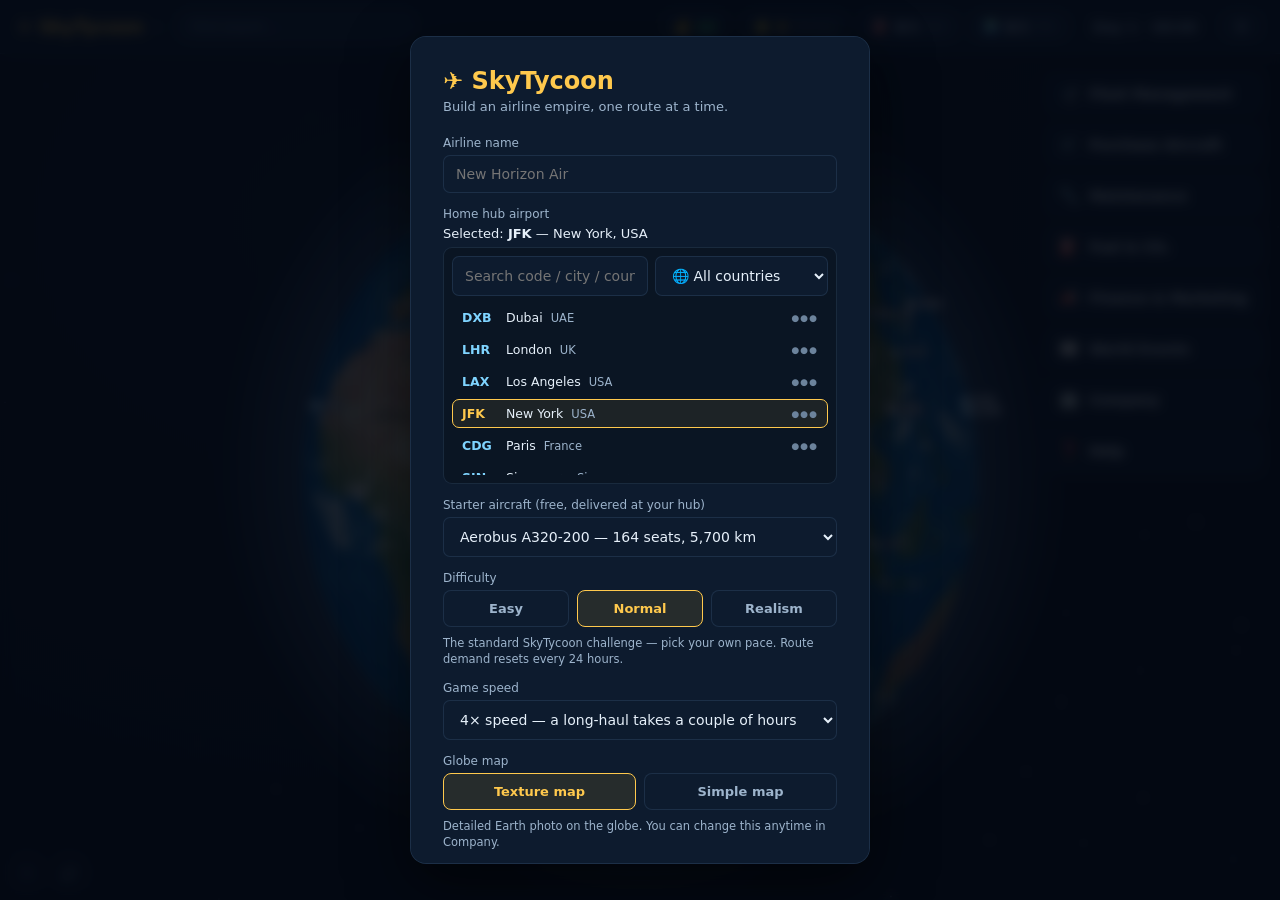
==== commit 7faf4ada: "Add first-run tutorial, help chatbot, globe keys, and refresh aircraft photos. EOF" ====
--- a/index.html
+++ b/index.html
@@ -64,6 +64,18 @@
     <div id="devpanel" class="hidden"></div>
   </main>
 
+  <div id="tutorial" class="hidden" aria-live="polite">
+    <div class="tut-card">
+      <div class="tut-top">
+        <span class="tut-badge">Tutorial</span>
+        <span class="tut-step" id="tut-step"></span>
+      </div>
+      <h3 id="tut-title"></h3>
+      <div id="tut-body" class="tut-body"></div>
+      <div class="tut-actions" id="tut-actions"></div>
+    </div>
+  </div>
+
   <div id="onboard" class="hidden">
     <div class="ob-box">
       <h1>✈ SkyTycoon</h1>
--- a/css/style.css
+++ b/css/style.css
@@ -204,6 +204,10 @@
   box-shadow: 0 12px 40px rgba(0, 0, 0, 0.5);
   backdrop-filter: blur(8px);
 }
+#panel.panel-wide {
+  width: 680px;
+  max-width: calc(100vw - 240px);
+}
 #panel.hidden { display: none; }
 #panel-head {
   display: flex;
@@ -574,6 +578,21 @@
 .plane-art-shop.bush {
   background: #5a7a4a url("../img/liveries/bush.jpg") center 62% / cover no-repeat;
 }
+/* Real-photo marketplace mode — no showroom/sky plate behind the shot */
+.plane-art-shop.photo {
+  background: linear-gradient(180deg, #0c1828 0%, #152a42 100%);
+  display: flex;
+  align-items: center;
+  justify-content: center;
+  min-height: 120px;
+}
+.plane-art-shop.photo .plane-photo {
+  display: block;
+  width: 100%;
+  height: 150px;
+  object-fit: cover;
+  object-position: center;
+}
 .plane-art-shop.sky .lart-canvas {
   filter: drop-shadow(0 8px 12px rgba(20, 40, 70, 0.22));
 }
@@ -650,6 +669,9 @@
   grid-template-columns: 1fr 1fr;
   gap: 8px;
   margin: 12px 0;
+}
+#panel.panel-wide .stat-grid {
+  grid-template-columns: 1fr 1fr 1fr;
 }
 .stat-grid > div {
   background: var(--panel-2);
@@ -873,6 +895,74 @@
 .toast.show { opacity: 1; transform: translate(-50%, 0); }
 
 /* ---------- onboarding ---------- */
+/* ---------- first-run tutorial ---------- */
+#tutorial {
+  position: fixed;
+  right: 16px;
+  bottom: 16px;
+  z-index: 55;
+  max-width: min(400px, calc(100vw - 32px));
+  pointer-events: none;
+}
+#tutorial.hidden { display: none; }
+.tut-card {
+  pointer-events: auto;
+  background: rgba(11, 22, 38, 0.97);
+  border: 1px solid var(--line);
+  border-radius: 14px;
+  padding: 14px 16px 12px;
+  box-shadow: 0 16px 48px rgba(0, 0, 0, 0.55);
+}
+.tut-top {
+  display: flex;
+  align-items: center;
+  justify-content: space-between;
+  gap: 10px;
+  margin-bottom: 6px;
+}
+.tut-badge {
+  font-size: 10px;
+  font-weight: 700;
+  letter-spacing: 0.06em;
+  text-transform: uppercase;
+  color: var(--gold);
+}
+.tut-step { font-size: 11px; color: var(--ink-3); }
+.tut-card h3 {
+  margin: 0 0 8px;
+  font-size: 15px;
+  color: var(--ink);
+}
+.tut-body {
+  font-size: 13px;
+  line-height: 1.45;
+  color: var(--ink-2);
+  margin-bottom: 12px;
+}
+.tut-actions {
+  display: flex;
+  flex-wrap: wrap;
+  gap: 8px;
+  align-items: center;
+  justify-content: flex-end;
+}
+.tut-wait { margin-right: auto; }
+body.tut-on #sidebar button {
+  transition: box-shadow 0.15s, border-color 0.15s;
+}
+body.tut-on[data-tut-panel="fleet"] #sidebar button[data-panel="fleet"],
+body.tut-on[data-tut-panel="buy"] #sidebar button[data-panel="buy"],
+body.tut-on[data-tut-panel="maint"] #sidebar button[data-panel="maint"],
+body.tut-on[data-tut-panel="fuel"] #sidebar button[data-panel="fuel"],
+body.tut-on[data-tut-panel="marketing"] #sidebar button[data-panel="marketing"],
+body.tut-on[data-tut-panel="events"] #sidebar button[data-panel="events"],
+body.tut-on[data-tut-panel="company"] #sidebar button[data-panel="company"],
+body.tut-on[data-tut-panel="help"] #sidebar button[data-panel="help"] {
+  border-color: var(--gold);
+  box-shadow: 0 0 0 2px rgba(251, 191, 36, 0.45);
+  color: var(--gold);
+}
+
 #onboard {
   position: fixed;
   inset: 0;
@@ -970,6 +1060,26 @@
   transition: opacity 0.15s;
 }
 #devbtn:hover { opacity: 1; }
+
+/* Dev cinematic mode — hide chrome; 🛠 stays so you can toggle back */
+body.ui-chrome-off #topbar,
+body.ui-chrome-off #sidebar,
+body.ui-chrome-off #panel,
+body.ui-chrome-off #sndbtn,
+body.ui-chrome-off #airport-card,
+body.ui-chrome-off #plane-card,
+body.ui-chrome-off #route-card,
+body.ui-chrome-off #report-card,
+body.ui-chrome-off #notifs,
+body.ui-chrome-off #tutorial {
+  display: none !important;
+}
+body.ui-chrome-off #devbtn,
+body.ui-chrome-off #devpanel {
+  z-index: 80;
+  opacity: 1;
+}
+
 #devpanel {
   position: fixed;
   left: 10px;
@@ -1146,6 +1256,7 @@
 /* Compact desktop / large iPad — keep side panel from eating the globe */
 @media (min-width: 901px) and (max-width: 1100px) {
   #panel { width: min(400px, calc(100vw - 210px)); max-width: calc(100vw - 210px); }
+  #panel.panel-wide { width: min(560px, calc(100vw - 200px)); max-width: calc(100vw - 200px); }
   #sidebar button { min-height: 44px; }
 }
 
@@ -1603,28 +1714,71 @@
 .hist-route { min-width: 96px; }
 .hist-when { margin-left: auto; }
 
-/* help / FAQ accordion */
-.help-card { padding: 0; overflow: hidden; }
-.help-q {
-  display: flex;
-  width: 100%;
-  align-items: center;
-  justify-content: space-between;
-  gap: 10px;
-  padding: 12px 14px;
-  background: transparent;
-  border: none;
-  color: inherit;
-  font: inherit;
-  text-align: left;
-  cursor: pointer;
-}
-.help-q:hover { color: var(--gold); }
-.help-chevron { color: var(--ink-3); flex-shrink: 0; }
-.help-card.open .help-q { color: var(--gold); border-bottom: 1px solid var(--line); }
-.help-a {
-  padding: 10px 14px 14px;
-  color: var(--ink-2);
+/* help chatbot */
+.charter-brief { font-style: italic; color: var(--ink-2); }
+.help-chat { display: flex; flex-direction: column; gap: 10px; min-height: 0; }
+.help-chat-log {
+  display: flex;
+  flex-direction: column;
+  gap: 8px;
+  max-height: min(48vh, 420px);
+  overflow-y: auto;
+  padding: 4px 2px 8px;
+  border-bottom: 1px solid var(--line);
+}
+.help-msg { display: flex; }
+.help-msg-user { justify-content: flex-end; }
+.help-msg-bot { justify-content: flex-start; }
+.help-bubble {
+  max-width: 92%;
+  padding: 9px 12px;
+  border-radius: 12px;
   font-size: 13px;
   line-height: 1.45;
-}
+  color: var(--ink-2);
+}
+.help-msg-user .help-bubble {
+  background: rgba(80, 140, 220, 0.22);
+  border: 1px solid rgba(120, 170, 240, 0.35);
+  color: var(--ink);
+  border-bottom-right-radius: 4px;
+}
+.help-msg-bot .help-bubble {
+  background: var(--panel-2);
+  border: 1px solid var(--line);
+  border-bottom-left-radius: 4px;
+}
+.help-msg-bot .help-bubble b { color: var(--gold); font-weight: 650; }
+.help-chips {
+  display: flex;
+  flex-wrap: wrap;
+  gap: 6px;
+  max-height: 88px;
+  overflow-y: auto;
+}
+.help-chip {
+  font-size: 11px;
+  max-width: 100%;
+  white-space: nowrap;
+  overflow: hidden;
+  text-overflow: ellipsis;
+}
+.help-chat-form {
+  display: flex;
+  gap: 8px;
+  align-items: center;
+}
+.help-chat-form input {
+  flex: 1;
+  min-width: 0;
+  box-sizing: border-box;
+  padding: 9px 11px;
+  border-radius: 8px;
+  border: 1px solid var(--line);
+  background: var(--panel-2);
+  color: var(--ink);
+  font: inherit;
+  font-size: 13px;
+}
+.help-chat-form input:focus { outline: none; border-color: var(--accent); }
+.help-chat-form .btn { flex-shrink: 0; }
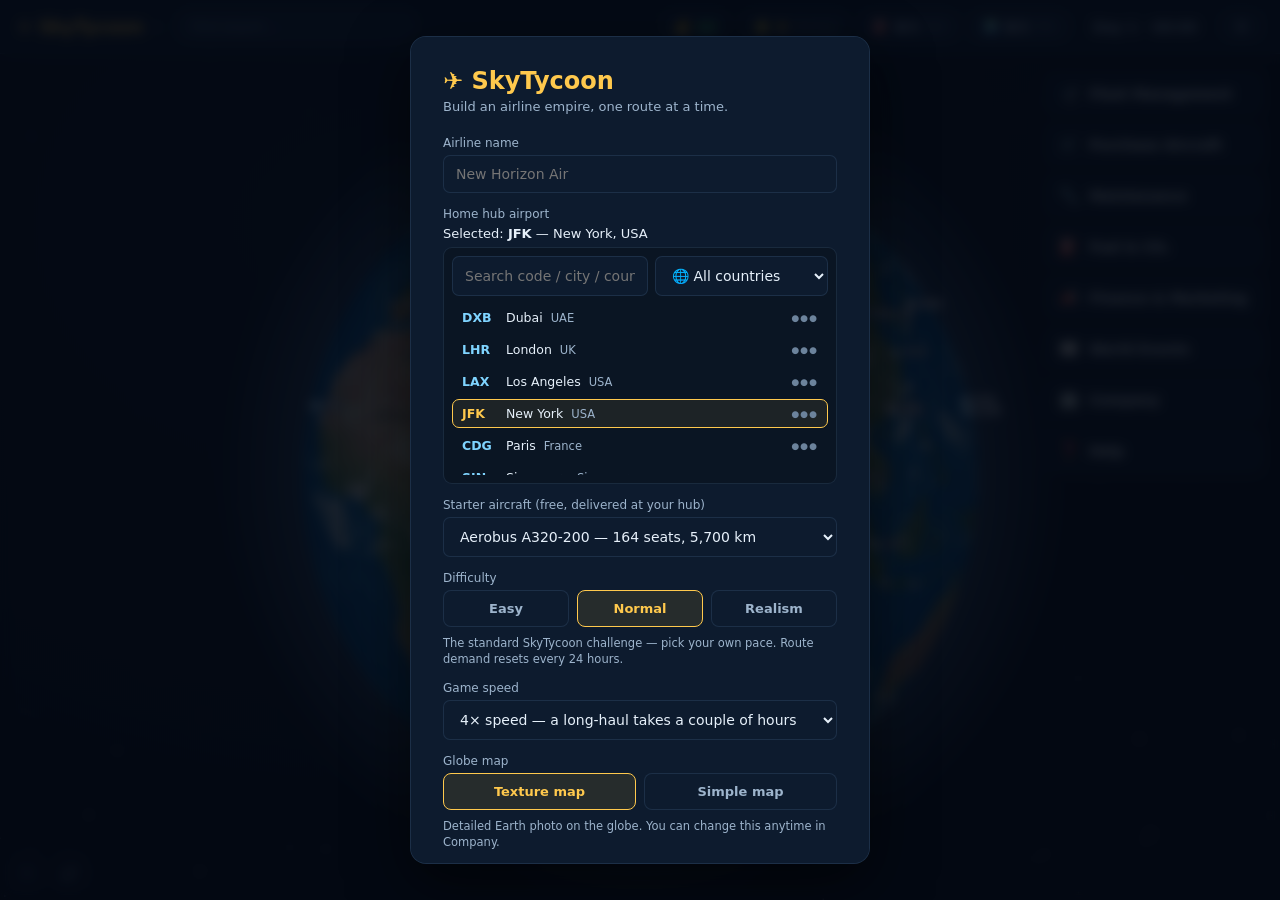
==== commit 705047f4: "Add on-device help AI with tip UI and Vercel COOP/COEP headers. EOF" ====
--- a/index.html
+++ b/index.html
@@ -114,6 +114,7 @@
   <script src="assets/globe/earth-data.js"></script>
   <script src="js/globe.js"></script>
   <script src="js/game.js"></script>
+  <script src="js/helpai.js"></script>
   <script src="js/ui.js"></script>
   <script src="js/main.js"></script>
 </body>
--- a/css/style.css
+++ b/css/style.css
@@ -1714,65 +1714,20 @@
 .hist-route { min-width: 96px; }
 .hist-when { margin-left: auto; }
 
-/* help chatbot */
+/* help guide (matches panel-tip blurbs) */
 .charter-brief { font-style: italic; color: var(--ink-2); }
-.help-chat { display: flex; flex-direction: column; gap: 10px; min-height: 0; }
-.help-chat-log {
-  display: flex;
-  flex-direction: column;
+.help-guide { display: flex; flex-direction: column; gap: 0; }
+.help-ask {
+  display: flex;
   gap: 8px;
-  max-height: min(48vh, 420px);
-  overflow-y: auto;
-  padding: 4px 2px 8px;
-  border-bottom: 1px solid var(--line);
-}
-.help-msg { display: flex; }
-.help-msg-user { justify-content: flex-end; }
-.help-msg-bot { justify-content: flex-start; }
-.help-bubble {
-  max-width: 92%;
-  padding: 9px 12px;
-  border-radius: 12px;
-  font-size: 13px;
-  line-height: 1.45;
-  color: var(--ink-2);
-}
-.help-msg-user .help-bubble {
-  background: rgba(80, 140, 220, 0.22);
-  border: 1px solid rgba(120, 170, 240, 0.35);
-  color: var(--ink);
-  border-bottom-right-radius: 4px;
-}
-.help-msg-bot .help-bubble {
-  background: var(--panel-2);
-  border: 1px solid var(--line);
-  border-bottom-left-radius: 4px;
-}
-.help-msg-bot .help-bubble b { color: var(--gold); font-weight: 650; }
-.help-chips {
-  display: flex;
-  flex-wrap: wrap;
-  gap: 6px;
-  max-height: 88px;
-  overflow-y: auto;
-}
-.help-chip {
-  font-size: 11px;
-  max-width: 100%;
-  white-space: nowrap;
-  overflow: hidden;
-  text-overflow: ellipsis;
-}
-.help-chat-form {
-  display: flex;
-  gap: 8px;
-  align-items: center;
-}
-.help-chat-form input {
+  align-items: center;
+  margin-bottom: 10px;
+}
+.help-ask input {
   flex: 1;
   min-width: 0;
   box-sizing: border-box;
-  padding: 9px 11px;
+  padding: 8px 10px;
   border-radius: 8px;
   border: 1px solid var(--line);
   background: var(--panel-2);
@@ -1780,5 +1735,16 @@
   font: inherit;
   font-size: 13px;
 }
-.help-chat-form input:focus { outline: none; border-color: var(--accent); }
-.help-chat-form .btn { flex-shrink: 0; }
+.help-ask input:focus { outline: none; border-color: var(--accent); }
+.help-ask .btn { flex-shrink: 0; }
+.help-ai-status {
+  margin: -4px 0 10px;
+  min-height: 1.2em;
+}
+.help-answer {
+  border-color: rgba(251, 191, 36, 0.35);
+  background: rgba(251, 191, 36, 0.06);
+}
+.help-answer > summary { color: var(--gold); }
+.help-topic .tip-body b,
+.help-answer .tip-body b { color: var(--ink); font-weight: 650; }
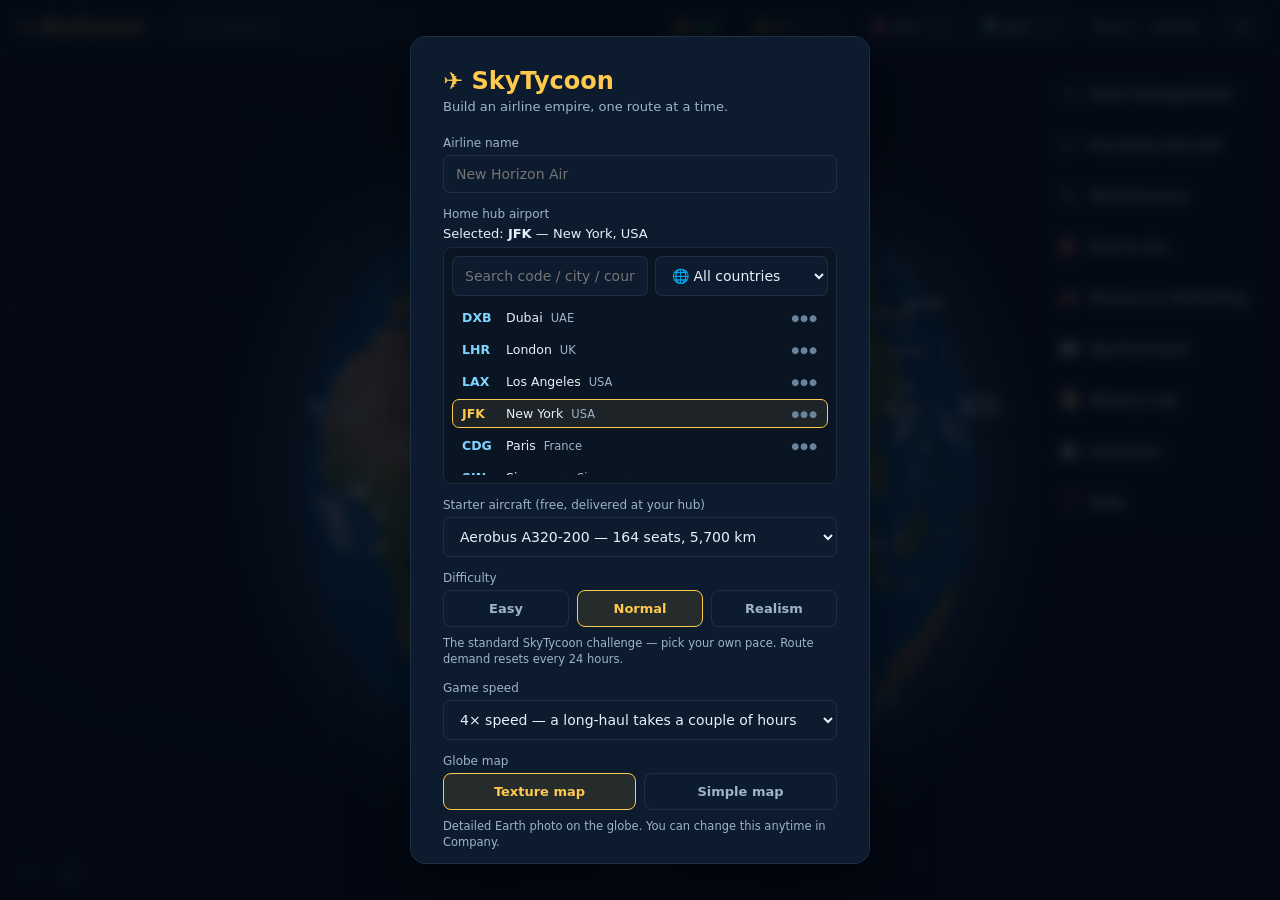
==== commit 2c4e4d26: "Add durable saves, ChatGPT-style help memory, and History Log. Persist progress in localStorage/Inde" ====
--- a/index.html
+++ b/index.html
@@ -40,6 +40,7 @@
       <button data-panel="fuel" onclick="openPanel('fuel')"><span class="ico">⛽</span><span class="lbl">Fuel &amp; CO₂</span></button>
       <button data-panel="marketing" onclick="openPanel('marketing')"><span class="ico">📣</span><span class="lbl">Finance &amp; Marketing</span></button>
       <button data-panel="events" onclick="openPanel('events')"><span class="ico">📰</span><span class="lbl">World Events</span></button>
+      <button data-panel="logs" onclick="openPanel('logs')"><span class="ico">📜</span><span class="lbl">History Log</span></button>
       <button data-panel="company" onclick="openPanel('company')"><span class="ico">🏢</span><span class="lbl">Company</span></button>
       <button data-panel="help" onclick="openPanel('help')"><span class="ico">❓</span><span class="lbl">Help</span></button>
     </nav>
@@ -114,6 +115,7 @@
   <script src="assets/globe/earth-data.js"></script>
   <script src="js/globe.js"></script>
   <script src="js/game.js"></script>
+  <script src="js/persist.js"></script>
   <script src="js/helpai.js"></script>
   <script src="js/ui.js"></script>
   <script src="js/main.js"></script>
--- a/css/style.css
+++ b/css/style.css
@@ -956,6 +956,7 @@
 body.tut-on[data-tut-panel="fuel"] #sidebar button[data-panel="fuel"],
 body.tut-on[data-tut-panel="marketing"] #sidebar button[data-panel="marketing"],
 body.tut-on[data-tut-panel="events"] #sidebar button[data-panel="events"],
+body.tut-on[data-tut-panel="logs"] #sidebar button[data-panel="logs"],
 body.tut-on[data-tut-panel="company"] #sidebar button[data-panel="company"],
 body.tut-on[data-tut-panel="help"] #sidebar button[data-panel="help"] {
   border-color: var(--gold);
@@ -1714,14 +1715,139 @@
 .hist-route { min-width: 96px; }
 .hist-when { margin-left: auto; }
 
-/* help guide (matches panel-tip blurbs) */
 .charter-brief { font-style: italic; color: var(--ink-2); }
-.help-guide { display: flex; flex-direction: column; gap: 0; }
+
+/* ChatGPT-style help desk */
+.gpt-shell {
+  display: flex;
+  flex-direction: column;
+  gap: 8px;
+  min-height: min(70vh, 640px);
+}
+.gpt-toolbar {
+  display: flex;
+  align-items: center;
+  justify-content: space-between;
+  gap: 8px;
+}
+.gpt-log {
+  flex: 1;
+  min-height: 280px;
+  max-height: min(52vh, 480px);
+  overflow-y: auto;
+  padding: 12px 10px;
+  border: 1px solid var(--line);
+  border-radius: 12px;
+  background: rgba(0, 0, 0, 0.22);
+  display: flex;
+  flex-direction: column;
+  gap: 14px;
+}
+.gpt-row {
+  display: flex;
+  gap: 10px;
+  align-items: flex-start;
+  max-width: 100%;
+}
+.gpt-row.gpt-user { flex-direction: row-reverse; }
+.gpt-avatar {
+  flex-shrink: 0;
+  width: 28px;
+  height: 28px;
+  border-radius: 8px;
+  display: grid;
+  place-items: center;
+  font-size: 10px;
+  font-weight: 700;
+  background: var(--panel-2);
+  border: 1px solid var(--line);
+  color: var(--ink-3);
+}
+.gpt-user .gpt-avatar {
+  background: rgba(80, 140, 220, 0.25);
+  border-color: rgba(120, 170, 240, 0.4);
+  color: var(--ink);
+}
+.gpt-assistant .gpt-avatar {
+  background: rgba(251, 191, 36, 0.12);
+  border-color: rgba(251, 191, 36, 0.35);
+  color: var(--gold);
+}
+.gpt-bubble {
+  max-width: min(92%, 420px);
+  padding: 10px 12px;
+  border-radius: 14px;
+  font-size: 13px;
+  line-height: 1.5;
+  color: var(--ink-2);
+  border: 1px solid var(--line);
+  background: var(--panel-2);
+}
+.gpt-user .gpt-bubble {
+  background: rgba(80, 140, 220, 0.2);
+  border-color: rgba(120, 170, 240, 0.35);
+  color: var(--ink);
+  border-bottom-right-radius: 4px;
+}
+.gpt-assistant .gpt-bubble {
+  border-bottom-left-radius: 4px;
+}
+.gpt-assistant .gpt-bubble b { color: var(--gold); }
+.gpt-suggestions {
+  display: flex;
+  flex-wrap: wrap;
+  gap: 6px;
+  max-height: 72px;
+  overflow-y: auto;
+}
+.help-chip { font-size: 11px; max-width: 100%; }
+.gpt-composer {
+  display: flex;
+  gap: 8px;
+  align-items: flex-end;
+  padding: 8px;
+  border: 1px solid var(--line);
+  border-radius: 14px;
+  background: rgba(0, 0, 0, 0.18);
+}
+.gpt-composer textarea {
+  flex: 1;
+  min-width: 0;
+  resize: none;
+  border: none;
+  background: transparent;
+  color: var(--ink);
+  font: inherit;
+  font-size: 13px;
+  line-height: 1.4;
+  padding: 8px 6px;
+  max-height: 120px;
+  outline: none;
+}
+.gpt-send { flex-shrink: 0; min-width: 72px; }
+.help-topic-list {
+  display: flex;
+  flex-direction: column;
+  gap: 4px;
+}
+.help-topic-link {
+  display: block;
+  width: 100%;
+  text-align: left;
+  background: transparent;
+  border: none;
+  color: var(--ink-2);
+  font: inherit;
+  font-size: 12px;
+  padding: 6px 4px;
+  cursor: pointer;
+  border-radius: 6px;
+}
+.help-topic-link:hover { color: var(--gold); background: rgba(251, 191, 36, 0.06); }
 .help-ask {
   display: flex;
   gap: 8px;
   align-items: center;
-  margin-bottom: 10px;
 }
 .help-ask input {
   flex: 1;
@@ -1736,15 +1862,44 @@
   font-size: 13px;
 }
 .help-ask input:focus { outline: none; border-color: var(--accent); }
-.help-ask .btn { flex-shrink: 0; }
-.help-ai-status {
-  margin: -4px 0 10px;
-  min-height: 1.2em;
-}
-.help-answer {
-  border-color: rgba(251, 191, 36, 0.35);
-  background: rgba(251, 191, 36, 0.06);
-}
-.help-answer > summary { color: var(--gold); }
-.help-topic .tip-body b,
-.help-answer .tip-body b { color: var(--ink); font-weight: 650; }
+
+/* History log feed */
+.log-feed {
+  display: flex;
+  flex-direction: column;
+  gap: 2px;
+  max-height: min(60vh, 560px);
+  overflow-y: auto;
+  border: 1px solid var(--line);
+  border-radius: 10px;
+  background: rgba(0, 0, 0, 0.15);
+}
+.log-row {
+  display: grid;
+  grid-template-columns: 110px 52px 1fr;
+  gap: 8px;
+  padding: 8px 10px;
+  font-size: 12px;
+  border-bottom: 1px solid rgba(255, 255, 255, 0.04);
+  align-items: start;
+}
+.log-row:last-child { border-bottom: none; }
+.log-time { color: var(--ink-3); white-space: nowrap; }
+.log-kind {
+  font-size: 10px;
+  font-weight: 700;
+  text-transform: uppercase;
+  letter-spacing: 0.04em;
+  color: var(--ink-3);
+}
+.log-msg { color: var(--ink-2); line-height: 1.4; }
+.log-good .log-kind { color: var(--ok); }
+.log-bad .log-kind { color: var(--bad); }
+.log-money .log-kind { color: var(--gold); }
+.log-good .log-msg { color: var(--ok); }
+.log-bad .log-msg { color: var(--bad); }
+
+@media (max-width: 700px) {
+  .log-row { grid-template-columns: 1fr; gap: 2px; }
+  .gpt-shell { min-height: 0; }
+}
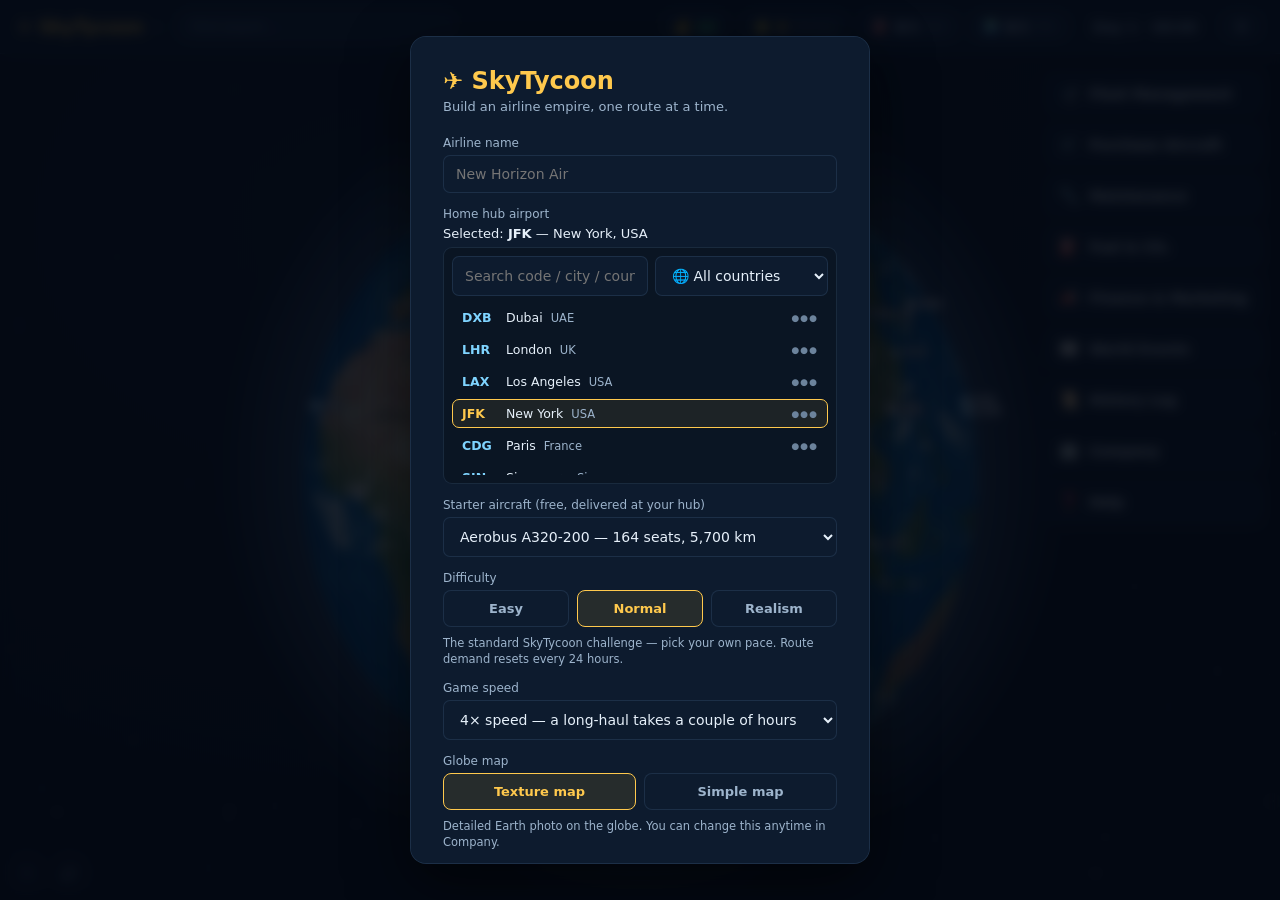
==== commit 2807f6bc: "Add search route research, fleet flight cards, and better mobile plane taps. Top-bar airport search " ====
--- a/index.html
+++ b/index.html
@@ -15,6 +15,7 @@
   <header id="topbar">
     <div class="brand">✈ SkyTycoon<span class="airline-name" id="tb-airline"></span></div>
     <div class="tb-ap-search" id="tb-ap-search">
+      <div class="tb-ap-from" id="tb-ap-from" hidden></div>
       <input id="tb-ap-q" type="search" placeholder="Find airport…" autocomplete="off"
         oninput="tbApSearch(this.value)" onfocus="tbApSearch(this.value)"
         onkeydown="tbApKey(event)">
--- a/css/style.css
+++ b/css/style.css
@@ -66,11 +66,43 @@
 
 .tb-ap-search {
   position: relative;
-  flex: 0 1 240px;
+  display: flex;
+  align-items: center;
+  gap: 6px;
+  flex: 0 1 280px;
   min-width: 140px;
-  max-width: 280px;
-}
+  max-width: 340px;
+}
+.tb-ap-search.tb-ap-dest-mode { flex-basis: 320px; max-width: 380px; }
+.tb-ap-from {
+  display: inline-flex;
+  align-items: center;
+  gap: 4px;
+  flex-shrink: 0;
+  padding: 4px 6px 4px 8px;
+  border-radius: 999px;
+  background: rgba(251, 191, 36, 0.12);
+  border: 1px solid rgba(251, 191, 36, 0.35);
+  color: var(--gold);
+  font: 600 11px "Segoe UI", system-ui, sans-serif;
+  white-space: nowrap;
+}
+.tb-ap-from[hidden] { display: none !important; }
+.tb-ap-from-lbl { color: var(--ink-3); font-weight: 500; font-size: 10px; text-transform: uppercase; letter-spacing: 0.04em; }
+.tb-ap-from-x {
+  appearance: none;
+  border: 0;
+  background: transparent;
+  color: var(--ink-3);
+  cursor: pointer;
+  font-size: 14px;
+  line-height: 1;
+  padding: 0 2px;
+}
+.tb-ap-from-x:hover { color: var(--ink); }
 .tb-ap-search input {
+  flex: 1;
+  min-width: 0;
   width: 100%;
   box-sizing: border-box;
   background: var(--panel-2);
@@ -79,6 +111,9 @@
   border-radius: 999px;
   padding: 6px 14px;
   font: 500 12.5px "Segoe UI", system-ui, sans-serif;
+}
+.tb-ap-search.tb-ap-dest-mode input {
+  border-color: rgba(251, 191, 36, 0.45);
 }
 .tb-ap-search input:focus {
   outline: none;
@@ -814,6 +849,19 @@
 #airport-card h3, #plane-card h3, #route-card h3 { font-size: 17px; margin-bottom: 2px; color: var(--gold); }
 #airport-card .close-x, #plane-card .close-x, #route-card .close-x { position: absolute; top: 6px; right: 8px; }
 #plane-card { width: 290px; max-height: calc(100vh - 90px); overflow-y: auto; }
+.fleet-plane-link {
+  appearance: none;
+  background: none;
+  border: none;
+  padding: 0;
+  margin: 0;
+  color: inherit;
+  font: inherit;
+  cursor: pointer;
+  text-align: left;
+}
+.fleet-plane-link:hover b,
+.fleet-plane-link:focus-visible b { color: var(--gold); text-decoration: underline; }
 #plane-card.has-pax { width: 310px; }
 #plane-card.has-route { width: 360px; }
 #plane-card-route:empty { display: none; }
@@ -1825,6 +1873,12 @@
   outline: none;
 }
 .gpt-send { flex-shrink: 0; min-width: 72px; }
+.gpt-disclaimer {
+  margin-top: 8px;
+  line-height: 1.35;
+  opacity: 0.85;
+}
+.gpt-disclaimer a { color: var(--gold); text-decoration: underline; text-underline-offset: 2px; }
 .help-topic-list {
   display: flex;
   flex-direction: column;
